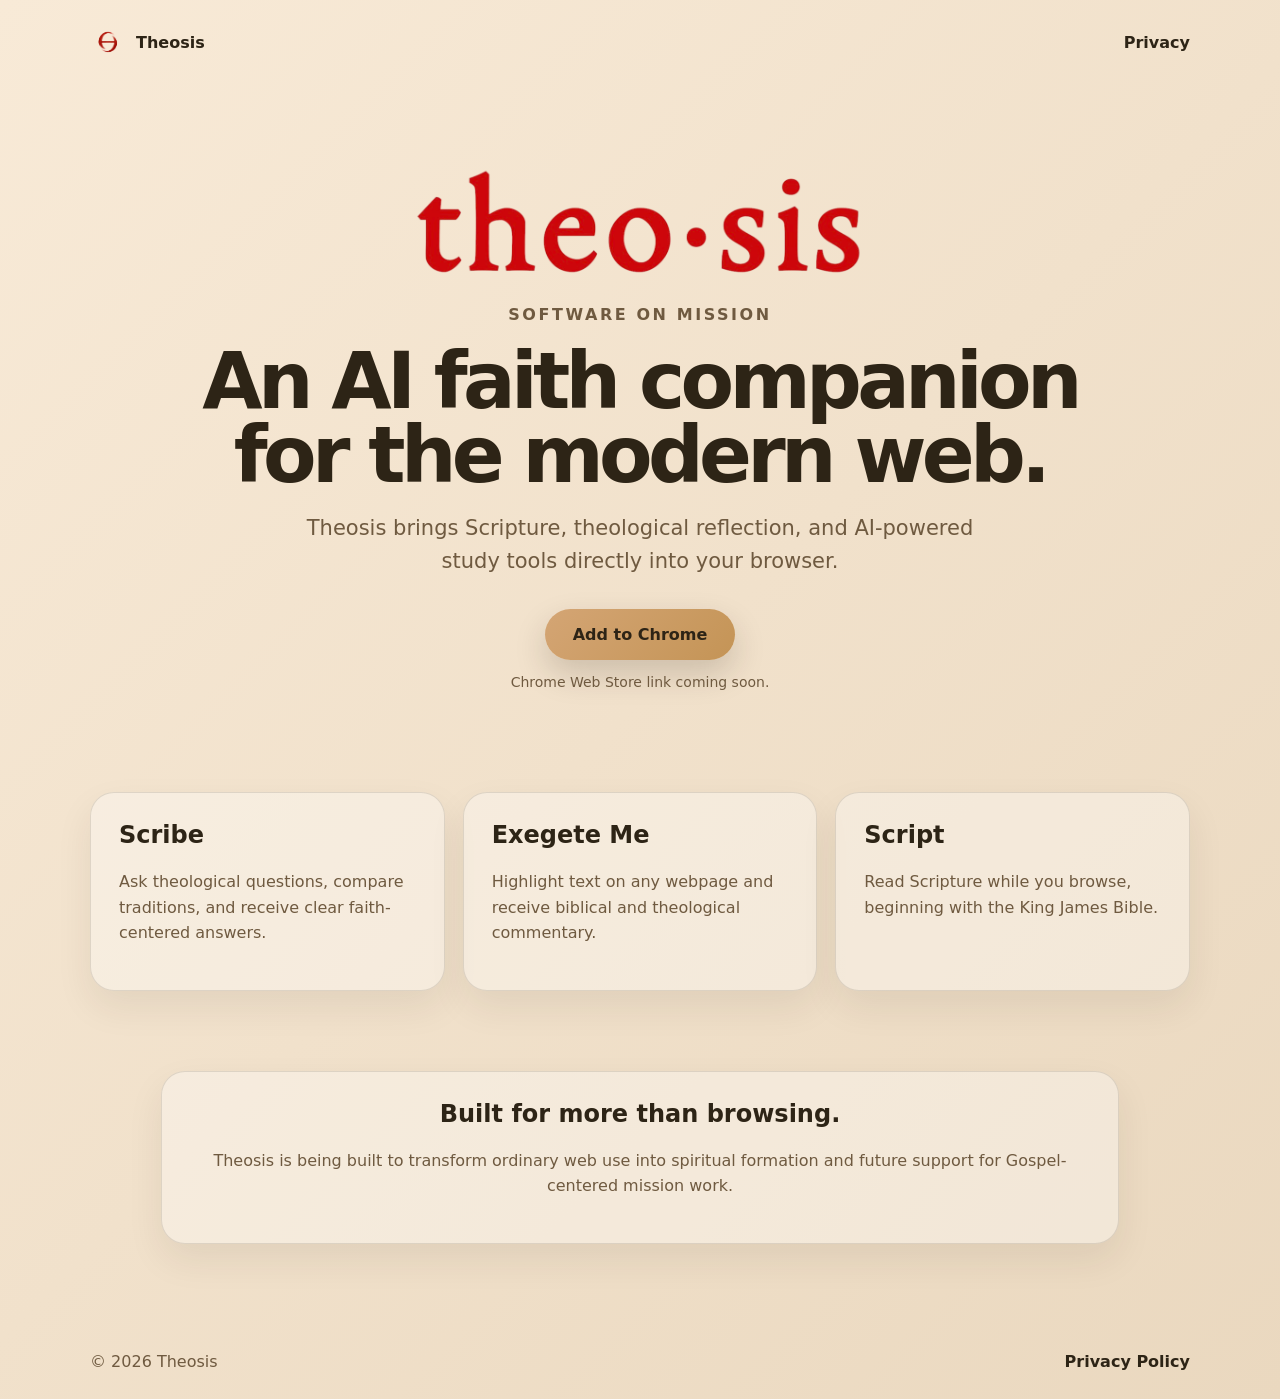
==== index.html @ 5faa38f5 "Force static Vercel deployment" ====
<!DOCTYPE html>
<html lang="en">
<head>
  <meta charset="UTF-8" />
  <meta name="viewport" content="width=device-width, initial-scale=1.0" />
  <title>Theosis — Software on Mission</title>
  <link rel="stylesheet" href="styles.css" />
</head>
<body>
  <nav>
    <div class="brand">
      <img src="assets/theosis-logo.png" alt="Theosis logo" />
      <span>Theosis</span>
    </div>
    <a href="privacy.html">Privacy</a>
  </nav>

  <main class="hero">
    <img class="nameplate" src="assets/theosis-mainplate.png" alt="Theosis" />
    <p class="tagline">Software on Mission</p>
    <h1>An AI faith companion for the modern web.</h1>
    <p class="subtext">
      Theosis brings Scripture, theological reflection, and AI-powered study tools directly into your browser.
    </p>
    <a class="cta" href="#">Add to Chrome</a>
    <p class="small">Chrome Web Store link coming soon.</p>
  </main>

  <section class="features">
    <div class="card">
      <h2>Scribe</h2>
      <p>Ask theological questions, compare traditions, and receive clear faith-centered answers.</p>
    </div>
    <div class="card">
      <h2>Exegete Me</h2>
      <p>Highlight text on any webpage and receive biblical and theological commentary.</p>
    </div>
    <div class="card">
      <h2>Script</h2>
      <p>Read Scripture while you browse, beginning with the King James Bible.</p>
    </div>
  </section>

  <section class="mission">
    <h2>Built for more than browsing.</h2>
    <p>
      Theosis is being built to transform ordinary web use into spiritual formation and future support for Gospel-centered mission work.
    </p>
  </section>

  <footer>
    <span>© 2026 Theosis</span>
    <a href="privacy.html">Privacy Policy</a>
  </footer>
</body>
</html>
---- styles.css ----
:root {
  --bg: #f8ead7;
  --ink: #2d2416;
  --muted: #6f5a40;
  --gold: #d4a574;
  --dark: #302819;
}

body {
  margin: 0;
  font-family: Inter, system-ui, -apple-system, BlinkMacSystemFont, "Segoe UI", sans-serif;
  color: var(--ink);
  background: linear-gradient(135deg, #f8ead7, #ead8bf);
}

nav {
  max-width: 1100px;
  margin: 0 auto;
  padding: 24px;
  display: flex;
  justify-content: space-between;
  align-items: center;
}

.brand {
  display: flex;
  align-items: center;
  gap: 10px;
  font-weight: 900;
}

.brand img {
  width: 36px;
  height: 36px;
}

a {
  color: var(--ink);
  text-decoration: none;
  font-weight: 800;
}

.hero {
  max-width: 880px;
  margin: 80px auto 70px;
  padding: 0 24px;
  text-align: center;
}

.nameplate {
  width: min(460px, 85vw);
}

.tagline {
  text-transform: uppercase;
  letter-spacing: .16em;
  color: var(--muted);
  font-weight: 900;
}

h1 {
  font-size: clamp(42px, 7vw, 78px);
  line-height: .95;
  margin: 20px 0;
  letter-spacing: -0.06em;
}

.subtext {
  max-width: 680px;
  margin: 0 auto 32px;
  color: var(--muted);
  font-size: 21px;
  line-height: 1.55;
}

.cta {
  display: inline-block;
  padding: 16px 28px;
  border-radius: 999px;
  color: #2d2416;
  background: linear-gradient(135deg, var(--gold), #c49456);
  font-weight: 900;
  box-shadow: 0 14px 32px rgba(45, 36, 22, .18);
}

.small {
  margin-top: 14px;
  color: var(--muted);
  font-size: 14px;
}

.features {
  max-width: 1100px;
  margin: 0 auto;
  padding: 32px 24px 80px;
  display: grid;
  grid-template-columns: repeat(3, 1fr);
  gap: 18px;
}

.card,
.mission {
  background: rgba(255,255,255,.35);
  border: 1px solid rgba(45,36,22,.12);
  border-radius: 24px;
  padding: 28px;
  box-shadow: 0 16px 36px rgba(45,36,22,.08);
}

.card h2,
.mission h2 {
  margin-top: 0;
}

.card p,
.mission p {
  color: var(--muted);
  line-height: 1.6;
}

.mission {
  max-width: 900px;
  margin: 0 auto 80px;
  text-align: center;
}

footer {
  max-width: 1100px;
  margin: 0 auto;
  padding: 28px 24px;
  display: flex;
  justify-content: space-between;
  color: var(--muted);
}

@media (max-width: 800px) {
  .features {
    grid-template-columns: 1fr;
  }

  footer {
    flex-direction: column;
    gap: 12px;
  }
}
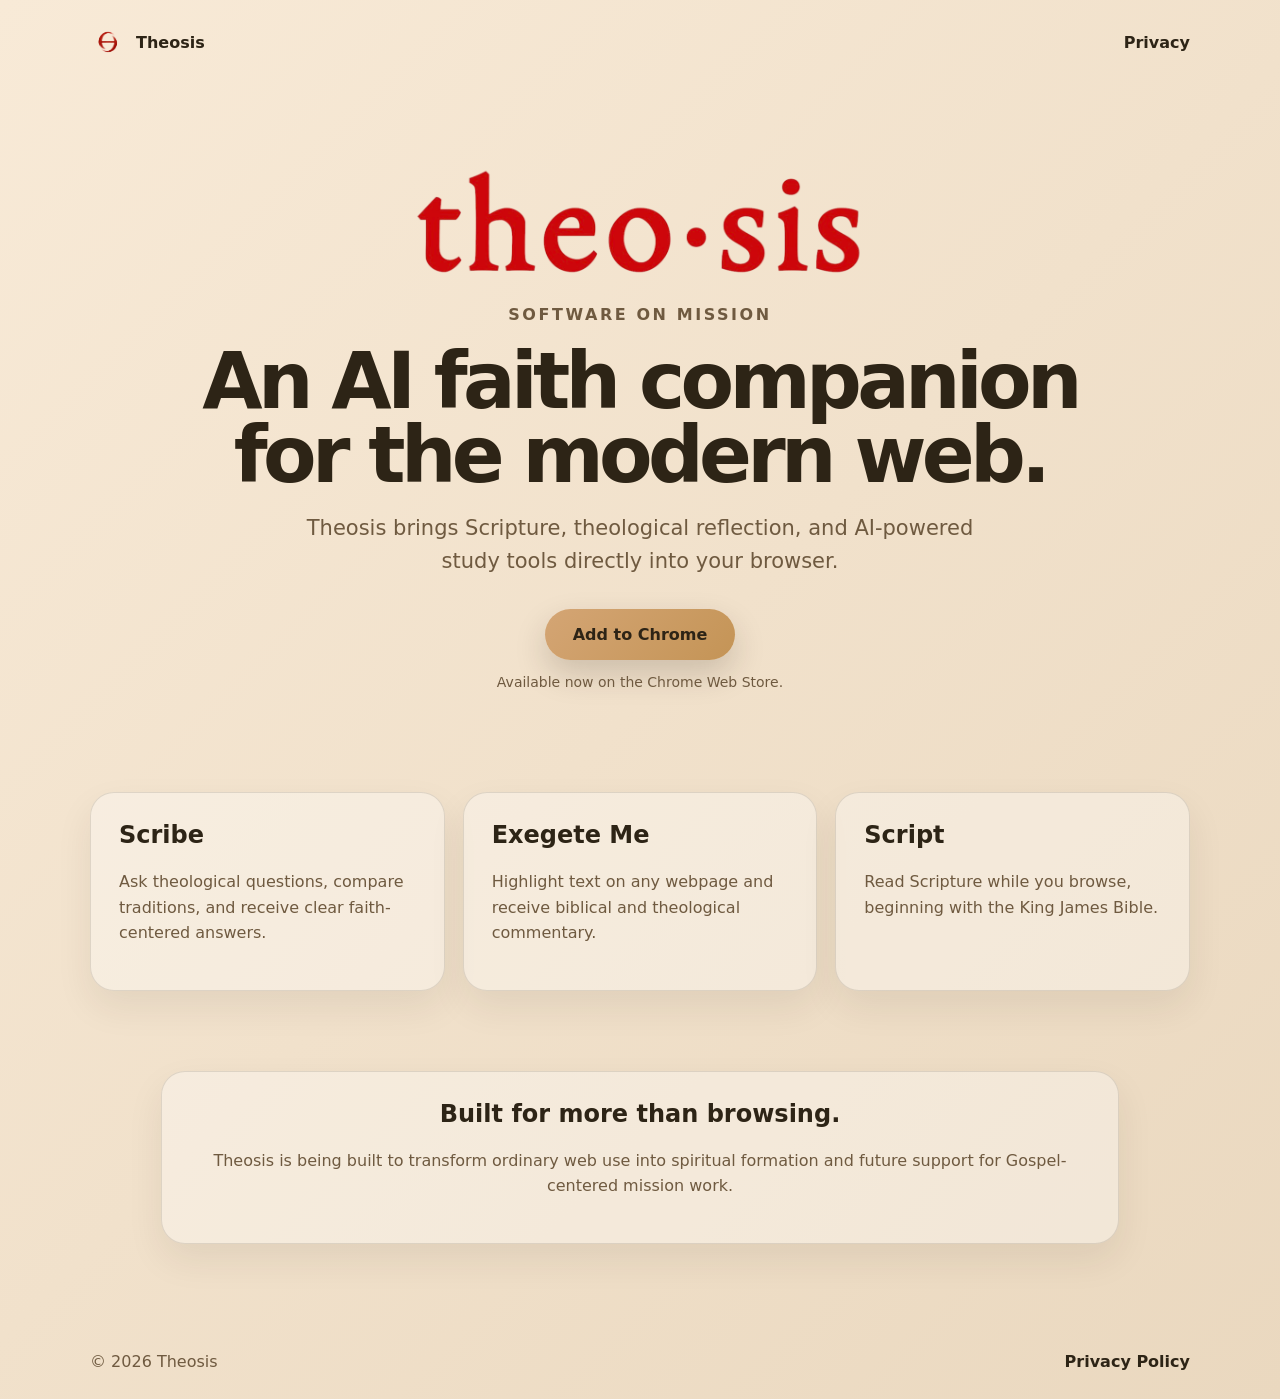
==== commit a72d2bb3: "Add Chrome Web Store install link" ====
--- a/index.html
+++ b/index.html
@@ -22,8 +22,18 @@
     <p class="subtext">
       Theosis brings Scripture, theological reflection, and AI-powered study tools directly into your browser.
     </p>
-    <a class="cta" href="#">Add to Chrome</a>
-    <p class="small">Chrome Web Store link coming soon.</p>
+    <a
+  class="cta"
+  href="https://chromewebstore.google.com/detail/theosis/ddabniejjbfpociicpibpfglnallnpgo"
+  target="_blank"
+  rel="noopener noreferrer"
+>
+  Add to Chrome
+</a>
+
+<p class="small">
+  Available now on the Chrome Web Store.
+</p>
   </main>
 
   <section class="features">
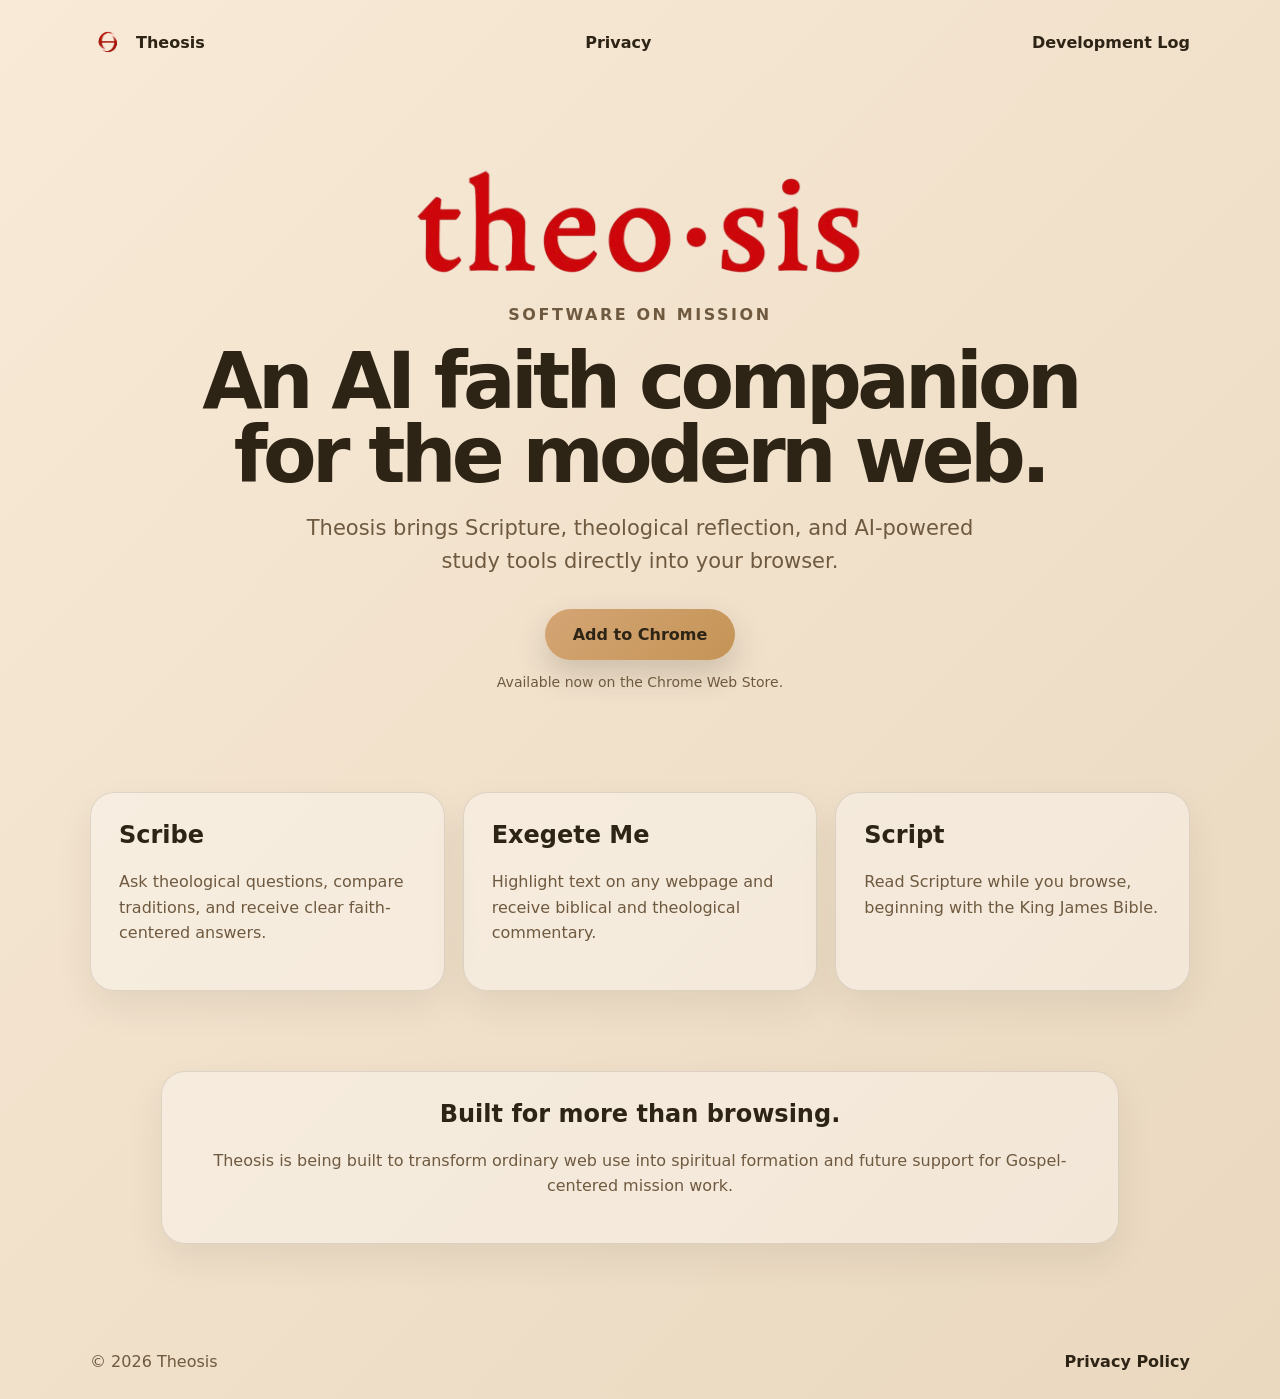
==== commit 15446706: "Add Updates button to navigation" ====
--- a/index.html
+++ b/index.html
@@ -13,6 +13,7 @@
       <span>Theosis</span>
     </div>
     <a href="privacy.html">Privacy</a>
+    <a href="updates.html">Development Log</a>
   </nav>
 
   <main class="hero">
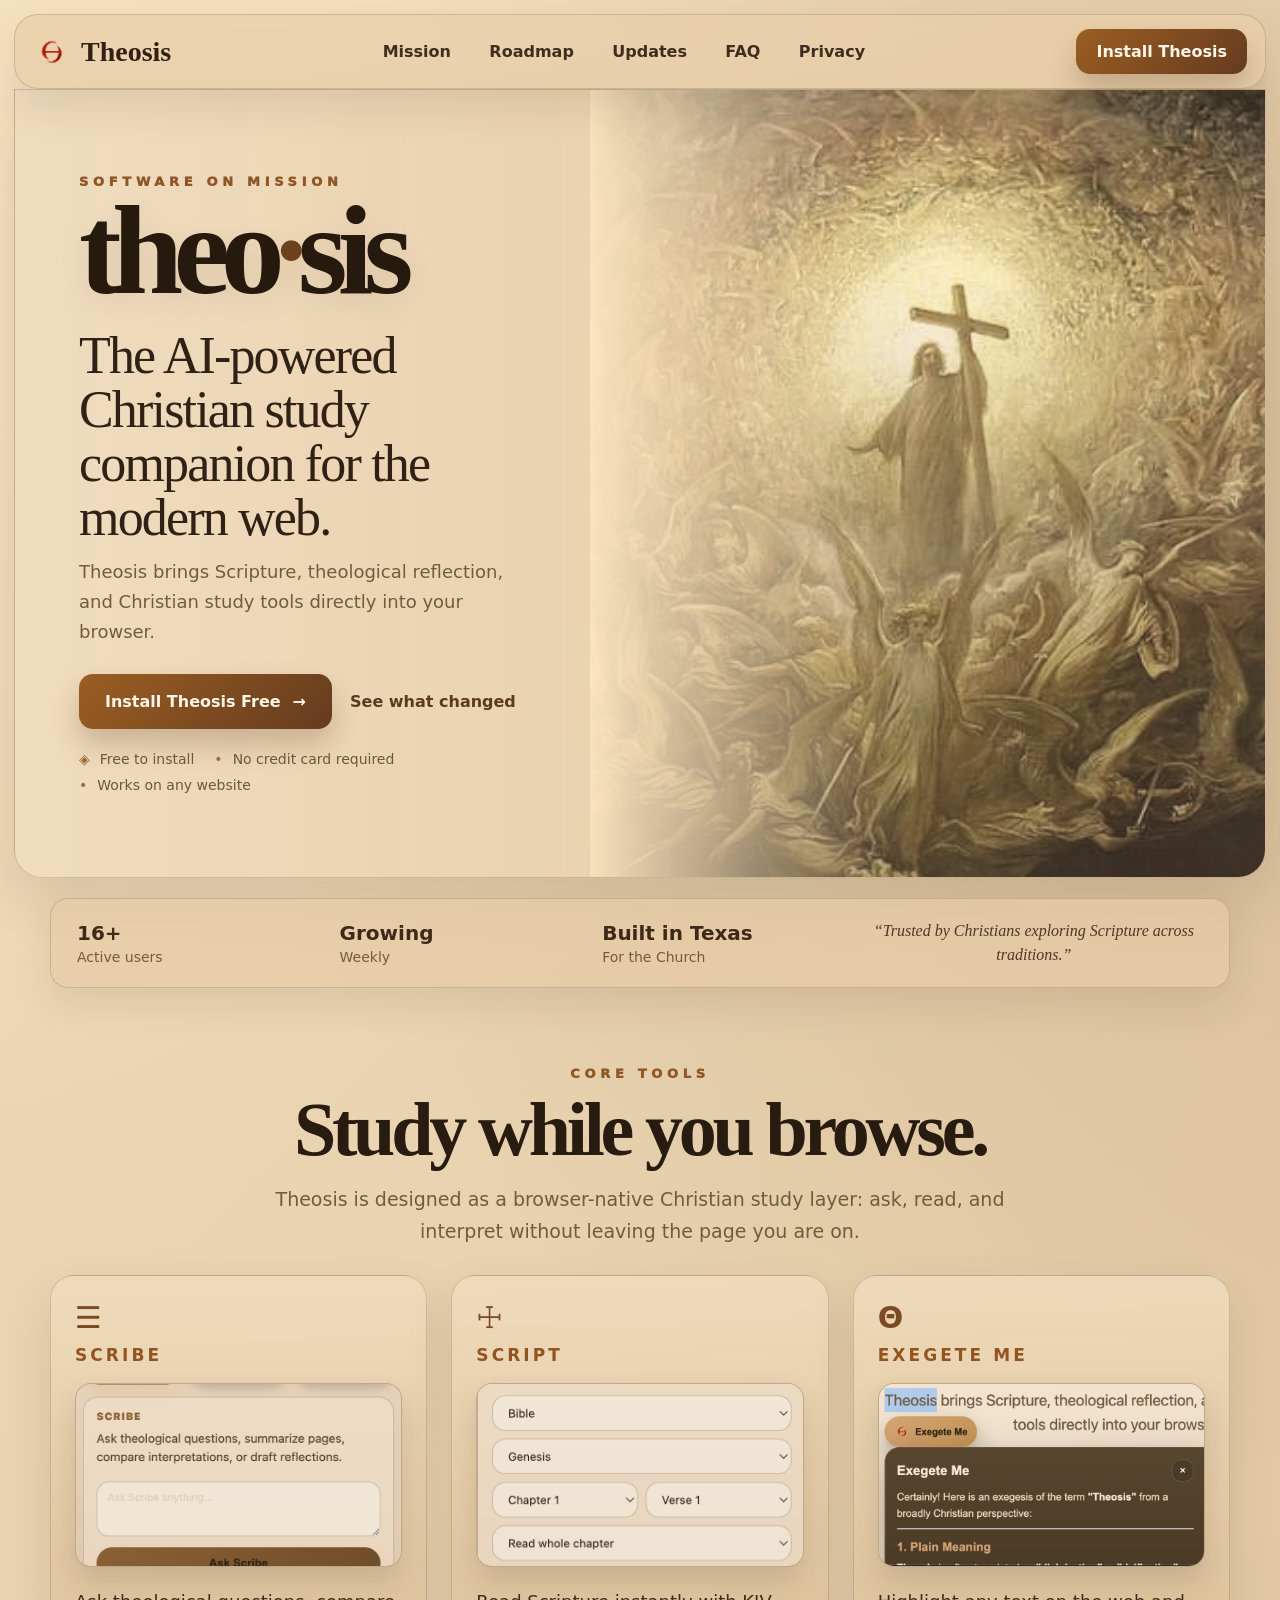
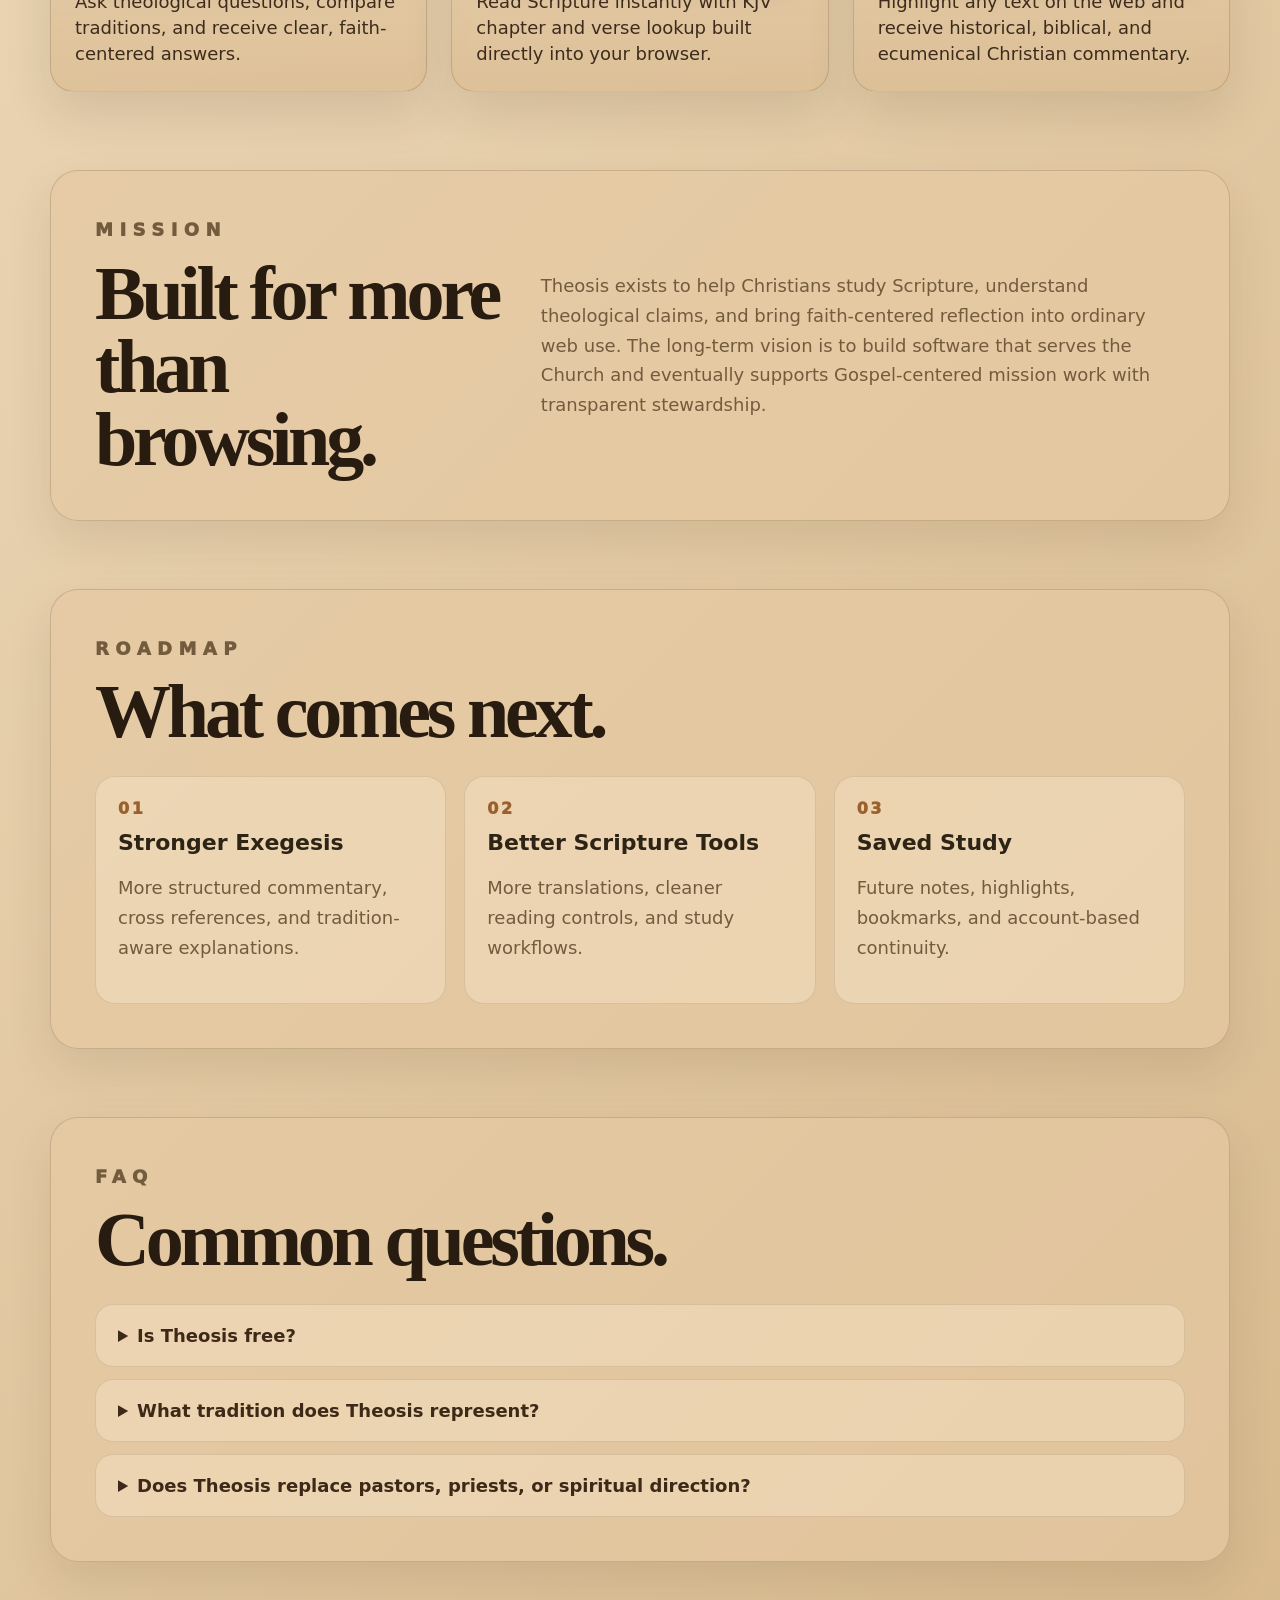
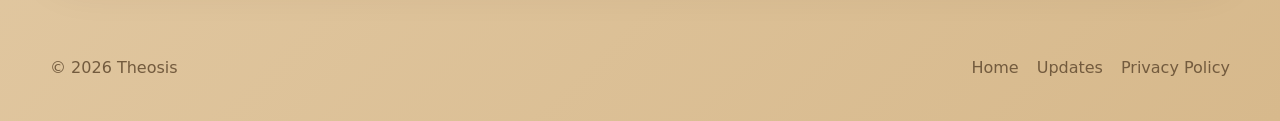
==== commit eec80d9a: "Redesign Theosis website" ====
--- a/index.html
+++ b/index.html
@@ -3,65 +3,171 @@
 <head>
   <meta charset="UTF-8" />
   <meta name="viewport" content="width=device-width, initial-scale=1.0" />
+  <meta name="description" content="Theosis is an AI-powered Christian study companion for the modern web." />
   <title>Theosis — Software on Mission</title>
   <link rel="stylesheet" href="styles.css" />
 </head>
 <body>
-  <nav>
-    <div class="brand">
+  <header class="site-header">
+    <a class="brand" href="index.html" aria-label="Theosis home">
       <img src="assets/theosis-logo.png" alt="Theosis logo" />
       <span>Theosis</span>
-    </div>
-    <a href="privacy.html">Privacy</a>
-    <a href="updates.html">Development Log</a>
-  </nav>
+    </a>
 
-  <main class="hero">
-    <img class="nameplate" src="assets/theosis-mainplate.png" alt="Theosis" />
-    <p class="tagline">Software on Mission</p>
-    <h1>An AI faith companion for the modern web.</h1>
-    <p class="subtext">
-      Theosis brings Scripture, theological reflection, and AI-powered study tools directly into your browser.
-    </p>
+    <nav class="nav-links" aria-label="Primary navigation">
+      <a href="#mission">Mission</a>
+      <a href="#roadmap">Roadmap</a>
+      <a href="updates.html">Updates</a>
+      <a href="#faq">FAQ</a>
+      <a href="privacy.html">Privacy</a>
+    </nav>
+
     <a
-  class="cta"
-  href="https://chromewebstore.google.com/detail/theosis/ddabniejjbfpociicpibpfglnallnpgo"
-  target="_blank"
-  rel="noopener noreferrer"
->
-  Add to Chrome
-</a>
+      class="nav-cta"
+      href="https://chromewebstore.google.com/detail/theosis/ddabniejjbfpociicpibpfglnallnpgo"
+      target="_blank"
+      rel="noopener noreferrer"
+    >
+      Install Theosis
+    </a>
+  </header>
 
-<p class="small">
-  Available now on the Chrome Web Store.
-</p>
+  <main>
+    <section class="hero-shell" aria-labelledby="hero-title">
+      <div class="hero-copy">
+        <p class="eyebrow">Software on Mission</p>
+        <h1 id="hero-title">theo<span>·</span>sis</h1>
+        <p class="hero-line">The AI-powered Christian study companion for the modern web.</p>
+        <p class="hero-subtext">
+          Theosis brings Scripture, theological reflection, and Christian study tools directly into your browser.
+        </p>
+        <div class="hero-actions">
+          <a
+            class="cta"
+            href="https://chromewebstore.google.com/detail/theosis/ddabniejjbfpociicpibpfglnallnpgo"
+            target="_blank"
+            rel="noopener noreferrer"
+          >
+            Install Theosis Free <span aria-hidden="true">→</span>
+          </a>
+          <a class="text-link" href="updates.html">See what changed</a>
+        </div>
+        <div class="trust-row" aria-label="Product details">
+          <span>Free to install</span>
+          <span>No credit card required</span>
+          <span>Works on any website</span>
+        </div>
+      </div>
+
+      <div class="hero-art" role="img" aria-label="Triumphant Christian artwork in warm tan and brown tones"></div>
+    </section>
+
+    <section class="signal-strip" aria-label="Theosis growth and trust signals">
+      <div>
+        <strong>16+</strong>
+        <span>Active users</span>
+      </div>
+      <div>
+        <strong>Growing</strong>
+        <span>Weekly</span>
+      </div>
+      <div>
+        <strong>Built in Texas</strong>
+        <span>For the Church</span>
+      </div>
+      <p>“Trusted by Christians exploring Scripture across traditions.”</p>
+    </section>
+
+    <section class="section-heading" id="features">
+      <p class="eyebrow">Core Tools</p>
+      <h2>Study while you browse.</h2>
+      <p>
+        Theosis is designed as a browser-native Christian study layer: ask, read, and interpret without leaving the page you are on.
+      </p>
+    </section>
+
+    <section class="feature-grid" aria-label="Theosis features">
+      <article class="feature-card">
+        <div class="feature-icon">☰</div>
+        <h3>Scribe</h3>
+        <img src="assets/scribe-web.png" alt="Screenshot of the Theosis Scribe panel" />
+        <p>Ask theological questions, compare traditions, and receive clear, faith-centered answers.</p>
+      </article>
+
+      <article class="feature-card">
+        <div class="feature-icon">☩</div>
+        <h3>Script</h3>
+        <img src="assets/script-web.png" alt="Screenshot of the Theosis Scripture lookup panel" />
+        <p>Read Scripture instantly with KJV chapter and verse lookup built directly into your browser.</p>
+      </article>
+
+      <article class="feature-card">
+        <div class="feature-icon">Θ</div>
+        <h3>Exegete Me</h3>
+        <img src="assets/exegete-web.png" alt="Screenshot of the Theosis Exegete Me feature" />
+        <p>Highlight any text on the web and receive historical, biblical, and ecumenical Christian commentary.</p>
+      </article>
+    </section>
+
+    <section class="mission-panel" id="mission">
+      <div>
+        <p class="eyebrow">Mission</p>
+        <h2>Built for more than browsing.</h2>
+      </div>
+      <p>
+        Theosis exists to help Christians study Scripture, understand theological claims, and bring faith-centered reflection into ordinary web use. The long-term vision is to build software that serves the Church and eventually supports Gospel-centered mission work with transparent stewardship.
+      </p>
+    </section>
+
+    <section class="roadmap" id="roadmap">
+      <p class="eyebrow">Roadmap</p>
+      <h2>What comes next.</h2>
+      <div class="roadmap-grid">
+        <div>
+          <span>01</span>
+          <h3>Stronger Exegesis</h3>
+          <p>More structured commentary, cross references, and tradition-aware explanations.</p>
+        </div>
+        <div>
+          <span>02</span>
+          <h3>Better Scripture Tools</h3>
+          <p>More translations, cleaner reading controls, and study workflows.</p>
+        </div>
+        <div>
+          <span>03</span>
+          <h3>Saved Study</h3>
+          <p>Future notes, highlights, bookmarks, and account-based continuity.</p>
+        </div>
+      </div>
+    </section>
+
+    <section class="faq" id="faq">
+      <p class="eyebrow">FAQ</p>
+      <h2>Common questions.</h2>
+      <div class="faq-list">
+        <details>
+          <summary>Is Theosis free?</summary>
+          <p>Yes. Theosis is currently free to install from the Chrome Web Store.</p>
+        </details>
+        <details>
+          <summary>What tradition does Theosis represent?</summary>
+          <p>Theosis aims to answer from a broadly Christian perspective while explaining differences between traditions fairly when they matter.</p>
+        </details>
+        <details>
+          <summary>Does Theosis replace pastors, priests, or spiritual direction?</summary>
+          <p>No. Theosis is a study aid, not a replacement for Scripture, prayer, church authority, pastoral care, or sacramental life.</p>
+        </details>
+      </div>
+    </section>
   </main>
-
-  <section class="features">
-    <div class="card">
-      <h2>Scribe</h2>
-      <p>Ask theological questions, compare traditions, and receive clear faith-centered answers.</p>
-    </div>
-    <div class="card">
-      <h2>Exegete Me</h2>
-      <p>Highlight text on any webpage and receive biblical and theological commentary.</p>
-    </div>
-    <div class="card">
-      <h2>Script</h2>
-      <p>Read Scripture while you browse, beginning with the King James Bible.</p>
-    </div>
-  </section>
-
-  <section class="mission">
-    <h2>Built for more than browsing.</h2>
-    <p>
-      Theosis is being built to transform ordinary web use into spiritual formation and future support for Gospel-centered mission work.
-    </p>
-  </section>
 
   <footer>
     <span>© 2026 Theosis</span>
-    <a href="privacy.html">Privacy Policy</a>
+    <div class="footer-links">
+      <a href="index.html">Home</a>
+      <a href="updates.html">Updates</a>
+      <a href="privacy.html">Privacy Policy</a>
+    </div>
   </footer>
 </body>
-</html>+</html>
--- a/styles.css
+++ b/styles.css
@@ -1,145 +1,546 @@
 :root {
-  --bg: #f8ead7;
+  --bg: #e7d0ad;
+  --bg-soft: #efdcbc;
+  --bg-card: #ead5b5;
+  --bg-card-deep: #d8bd95;
   --ink: #2d2416;
-  --muted: #6f5a40;
-  --gold: #d4a574;
-  --dark: #302819;
-}
+  --muted: #735b3e;
+  --brown: #5a3b1f;
+  --brown-deep: #302114;
+  --gold: #b87a37;
+  --gold-light: #d6a86d;
+  --line: rgba(68, 45, 24, 0.18);
+  --shadow: rgba(45, 33, 20, 0.18);
+}
+
+* { box-sizing: border-box; }
+
+html { scroll-behavior: smooth; }
 
 body {
   margin: 0;
-  font-family: Inter, system-ui, -apple-system, BlinkMacSystemFont, "Segoe UI", sans-serif;
+  font-family: Inter, ui-sans-serif, system-ui, -apple-system, BlinkMacSystemFont, "Segoe UI", sans-serif;
   color: var(--ink);
-  background: linear-gradient(135deg, #f8ead7, #ead8bf);
-}
-
-nav {
-  max-width: 1100px;
+  background:
+    radial-gradient(circle at 8% 8%, rgba(255, 238, 203, 0.42), transparent 27%),
+    radial-gradient(circle at 92% 16%, rgba(128, 84, 37, 0.16), transparent 32%),
+    linear-gradient(135deg, var(--bg-soft), var(--bg) 46%, #d7b98c);
+}
+
+a { color: inherit; text-decoration: none; }
+
+.site-header {
+  width: min(1280px, calc(100% - 28px));
+  margin: 14px auto 0;
+  padding: 14px 18px;
+  display: flex;
+  align-items: center;
+  justify-content: space-between;
+  gap: 18px;
+  border: 1px solid var(--line);
+  border-radius: 24px;
+  background: rgba(232, 207, 170, 0.78);
+  box-shadow: 0 18px 42px rgba(61, 43, 24, .10);
+  backdrop-filter: blur(16px);
+  position: sticky;
+  top: 12px;
+  z-index: 10;
+}
+
+.brand {
+  display: flex;
+  align-items: center;
+  gap: 10px;
+  font-family: Georgia, "Times New Roman", serif;
+  font-size: 28px;
+  font-weight: 700;
+  color: var(--brown-deep);
+  white-space: nowrap;
+}
+
+.brand img {
+  width: 38px;
+  height: 38px;
+  object-fit: contain;
+}
+
+.nav-links {
+  display: flex;
+  align-items: center;
+  justify-content: center;
+  gap: clamp(14px, 3vw, 42px);
+  color: #3f2d1d;
+  font-weight: 750;
+}
+
+.nav-links a,
+.footer-links a,
+.text-link {
+  transition: opacity .18s ease, transform .18s ease;
+}
+
+.nav-links a:hover,
+.footer-links a:hover,
+.text-link:hover {
+  opacity: .72;
+}
+
+.nav-cta,
+.cta {
+  display: inline-flex;
+  align-items: center;
+  justify-content: center;
+  gap: 12px;
+  border-radius: 14px;
+  color: #fff6e8;
+  background: linear-gradient(135deg, #9b5e22, #653b1f);
+  font-weight: 900;
+  box-shadow: 0 16px 28px rgba(93, 55, 24, .24);
+}
+
+.nav-cta { padding: 13px 20px; white-space: nowrap; }
+
+.hero-shell {
+  width: min(1280px, calc(100% - 28px));
+  min-height: 560px;
   margin: 0 auto;
-  padding: 24px;
-  display: flex;
-  justify-content: space-between;
-  align-items: center;
-}
-
-.brand {
-  display: flex;
-  align-items: center;
-  gap: 10px;
+  display: grid;
+  grid-template-columns: minmax(0, 0.92fr) minmax(420px, 1.08fr);
+  overflow: hidden;
+  border: 1px solid var(--line);
+  border-radius: 0 0 28px 28px;
+  background: linear-gradient(90deg, rgba(239, 219, 190, .98), rgba(227, 199, 158, .95));
+  box-shadow: 0 22px 60px rgba(61, 42, 23, .14);
+}
+
+.hero-copy {
+  position: relative;
+  z-index: 2;
+  padding: clamp(48px, 7vw, 84px) clamp(28px, 5vw, 64px);
+  display: flex;
+  flex-direction: column;
+  justify-content: center;
+}
+
+.eyebrow,
+.tagline {
+  margin: 0 0 12px;
+  text-transform: uppercase;
+  letter-spacing: .36em;
+  color: #8f5725;
+  font-size: 13px;
+  font-weight: 950;
+}
+
+.hero-copy h1 {
+  margin: 0;
+  font-family: Georgia, "Times New Roman", serif;
+  font-size: clamp(76px, 10vw, 152px);
+  line-height: .78;
+  letter-spacing: -0.075em;
+  color: #26190d;
+  text-shadow: 0 10px 32px rgba(55, 34, 16, .08);
+}
+
+.hero-copy h1 span { color: #6f421f; }
+
+.hero-line {
+  max-width: 620px;
+  margin: 28px 0 12px;
+  font-family: Georgia, "Times New Roman", serif;
+  font-size: clamp(32px, 4.2vw, 52px);
+  line-height: 1.04;
+  letter-spacing: -0.035em;
+  color: #2f2115;
+}
+
+.hero-subtext {
+  max-width: 560px;
+  margin: 0 0 28px;
+  color: var(--muted);
+  font-size: 18px;
+  line-height: 1.65;
+}
+
+.hero-actions {
+  display: flex;
+  align-items: center;
+  flex-wrap: wrap;
+  gap: 18px;
+}
+
+.cta {
+  padding: 18px 26px;
+  min-width: 230px;
+}
+
+.text-link {
+  color: var(--brown);
   font-weight: 900;
 }
 
-.brand img {
-  width: 36px;
-  height: 36px;
-}
-
-a {
-  color: var(--ink);
-  text-decoration: none;
-  font-weight: 800;
-}
-
-.hero {
-  max-width: 880px;
-  margin: 80px auto 70px;
-  padding: 0 24px;
-  text-align: center;
-}
-
-.nameplate {
-  width: min(460px, 85vw);
-}
-
-.tagline {
-  text-transform: uppercase;
-  letter-spacing: .16em;
-  color: var(--muted);
-  font-weight: 900;
-}
-
-h1 {
-  font-size: clamp(42px, 7vw, 78px);
-  line-height: .95;
-  margin: 20px 0;
-  letter-spacing: -0.06em;
-}
-
-.subtext {
-  max-width: 680px;
-  margin: 0 auto 32px;
-  color: var(--muted);
-  font-size: 21px;
-  line-height: 1.55;
-}
-
-.cta {
-  display: inline-block;
-  padding: 16px 28px;
-  border-radius: 999px;
-  color: #2d2416;
-  background: linear-gradient(135deg, var(--gold), #c49456);
-  font-weight: 900;
-  box-shadow: 0 14px 32px rgba(45, 36, 22, .18);
-}
-
-.small {
-  margin-top: 14px;
+.trust-row {
+  display: flex;
+  align-items: center;
+  flex-wrap: wrap;
+  gap: 10px 20px;
+  margin-top: 22px;
+  color: #6f5638;
+  font-size: 14px;
+}
+
+.trust-row span::before {
+  content: "•";
+  margin-right: 10px;
+  color: #9b6c3b;
+}
+
+.trust-row span:first-child::before { content: "◈"; }
+
+.hero-art {
+  position: relative;
+  min-height: 560px;
+  background:
+    linear-gradient(90deg, rgba(232, 207, 170, .95) 0%, rgba(232, 207, 170, .62) 18%, rgba(232, 207, 170, .08) 45%),
+    linear-gradient(180deg, rgba(77, 47, 21, .10), rgba(58, 35, 18, .46)),
+    url("assets/triumph.jpg") center / cover no-repeat;
+  filter: sepia(.35) saturate(.86) contrast(.96) brightness(1.05);
+}
+
+.hero-art::after {
+  content: "";
+  position: absolute;
+  inset: 0;
+  background:
+    radial-gradient(circle at 55% 22%, rgba(255, 228, 158, .34), transparent 26%),
+    linear-gradient(90deg, rgba(231, 208, 173, .26), rgba(94, 59, 30, .20));
+  mix-blend-mode: soft-light;
+}
+
+.signal-strip {
+  width: min(1180px, calc(100% - 48px));
+  margin: 20px auto 0;
+  display: grid;
+  grid-template-columns: repeat(3, minmax(0, 1fr)) 1.35fr;
+  gap: 12px;
+  align-items: center;
+  padding: 20px 26px;
+  border: 1px solid var(--line);
+  border-radius: 18px;
+  background: rgba(230, 203, 165, .72);
+  box-shadow: 0 16px 40px rgba(61, 42, 23, .10);
+}
+
+.signal-strip div {
+  display: flex;
+  flex-direction: column;
+  gap: 4px;
+}
+
+.signal-strip strong {
+  color: #3c2918;
+  font-size: 20px;
+}
+
+.signal-strip span {
   color: var(--muted);
   font-size: 14px;
 }
 
-.features {
-  max-width: 1100px;
+.signal-strip p {
+  margin: 0;
+  font-family: Georgia, "Times New Roman", serif;
+  font-style: italic;
+  color: #4e3824;
+  text-align: center;
+  line-height: 1.5;
+}
+
+.section-heading,
+.mission-panel,
+.roadmap,
+.faq,
+.update-log,
+.standard-page {
+  width: min(1180px, calc(100% - 48px));
   margin: 0 auto;
-  padding: 32px 24px 80px;
-  display: grid;
-  grid-template-columns: repeat(3, 1fr);
+}
+
+.section-heading {
+  padding: 78px 0 28px;
+  text-align: center;
+}
+
+.section-heading h2,
+.mission-panel h2,
+.roadmap h2,
+.faq h2,
+.standard-page h1,
+.updates-hero h1 {
+  margin: 0;
+  font-family: Georgia, "Times New Roman", serif;
+  font-size: clamp(42px, 6vw, 76px);
+  letter-spacing: -0.055em;
+  line-height: .96;
+  color: #281b10;
+}
+
+.section-heading p:not(.eyebrow),
+.standard-copy {
+  max-width: 760px;
+  margin: 18px auto 0;
+  color: var(--muted);
+  font-size: 19px;
+  line-height: 1.65;
+}
+
+.feature-grid {
+  width: min(1180px, calc(100% - 48px));
+  margin: 0 auto 78px;
+  display: grid;
+  grid-template-columns: repeat(3, minmax(0, 1fr));
+  gap: 24px;
+}
+
+.feature-card {
+  min-height: 100%;
+  padding: 24px;
+  border: 1px solid var(--line);
+  border-radius: 24px;
+  background:
+    linear-gradient(180deg, rgba(239, 220, 190, .82), rgba(217, 187, 145, .72));
+  box-shadow: 0 22px 48px rgba(61, 42, 23, .12);
+}
+
+.feature-icon {
+  color: #7a4a22;
+  font-size: 30px;
+  font-weight: 900;
+}
+
+.feature-card h3 {
+  margin: 10px 0 18px;
+  color: #92551f;
+  text-transform: uppercase;
+  letter-spacing: .18em;
+  font-size: 17px;
+}
+
+.feature-card img {
+  width: 100%;
+  aspect-ratio: 16 / 9;
+  object-fit: cover;
+  object-position: top left;
+  border-radius: 16px;
+  border: 1px solid rgba(61, 42, 23, .14);
+  box-shadow: 0 15px 30px rgba(61, 42, 23, .16);
+  background: #d6bd99;
+}
+
+.feature-card p {
+  margin: 18px 0 0;
+  color: #3d2c1d;
+  font-size: 18px;
+  line-height: 1.45;
+}
+
+.mission-panel,
+.roadmap,
+.faq,
+.standard-page {
+  margin-bottom: 68px;
+  padding: clamp(26px, 4vw, 44px);
+  border: 1px solid var(--line);
+  border-radius: 28px;
+  background: rgba(229, 201, 162, .68);
+  box-shadow: 0 20px 46px rgba(61, 42, 23, .10);
+}
+
+.mission-panel {
+  display: grid;
+  grid-template-columns: .78fr 1.22fr;
+  gap: 34px;
+  align-items: center;
+}
+
+.mission-panel p,
+.roadmap p,
+.faq p,
+.standard-page p,
+.update-entry p,
+.update-entry li {
+  color: var(--muted);
+  font-size: 18px;
+  line-height: 1.65;
+}
+
+.roadmap-grid {
+  display: grid;
+  grid-template-columns: repeat(3, minmax(0, 1fr));
   gap: 18px;
-}
-
-.card,
-.mission {
-  background: rgba(255,255,255,.35);
-  border: 1px solid rgba(45,36,22,.12);
+  margin-top: 28px;
+}
+
+.roadmap-grid div {
+  padding: 22px;
+  border-radius: 20px;
+  background: rgba(255, 239, 214, .32);
+  border: 1px solid rgba(61, 42, 23, .12);
+}
+
+.roadmap-grid span {
+  color: #9a612e;
+  font-weight: 950;
+  letter-spacing: .16em;
+}
+
+.roadmap-grid h3 {
+  margin: 12px 0 8px;
+  font-size: 22px;
+}
+
+.faq-list {
+  display: grid;
+  gap: 12px;
+  margin-top: 28px;
+}
+
+details {
+  padding: 20px 22px;
+  border-radius: 18px;
+  background: rgba(255, 239, 214, .32);
+  border: 1px solid rgba(61, 42, 23, .12);
+}
+
+summary {
+  cursor: pointer;
+  color: #3d2917;
+  font-weight: 900;
+  font-size: 18px;
+}
+
+footer {
+  width: min(1180px, calc(100% - 48px));
+  margin: 0 auto;
+  padding: 28px 0 44px;
+  display: flex;
+  justify-content: space-between;
+  gap: 18px;
+  color: var(--muted);
+}
+
+.footer-links {
+  display: flex;
+  gap: 18px;
+  flex-wrap: wrap;
+}
+
+/* Shared inner pages */
+.standard-page,
+.updates-hero {
+  margin-top: 58px;
+  text-align: center;
+}
+
+.updates-hero {
+  width: min(950px, calc(100% - 48px));
+  margin: 68px auto 28px;
+}
+
+.update-log {
+  display: grid;
+  gap: 18px;
+  margin-bottom: 68px;
+}
+
+.update-entry {
+  padding: 28px;
   border-radius: 24px;
-  padding: 28px;
-  box-shadow: 0 16px 36px rgba(45,36,22,.08);
-}
-
-.card h2,
-.mission h2 {
-  margin-top: 0;
-}
-
-.card p,
-.mission p {
-  color: var(--muted);
-  line-height: 1.6;
-}
-
-.mission {
-  max-width: 900px;
-  margin: 0 auto 80px;
-  text-align: center;
-}
-
-footer {
-  max-width: 1100px;
-  margin: 0 auto;
-  padding: 28px 24px;
+  border: 1px solid var(--line);
+  background: rgba(229, 201, 162, .68);
+  box-shadow: 0 18px 42px rgba(61, 42, 23, .10);
+}
+
+.featured-update {
+  background: linear-gradient(180deg, rgba(239, 220, 190, .86), rgba(213, 181, 136, .76));
+}
+
+.update-meta {
   display: flex;
   justify-content: space-between;
-  color: var(--muted);
-}
-
-@media (max-width: 800px) {
-  .features {
+  gap: 16px;
+  flex-wrap: wrap;
+  color: #8f5725;
+  font-weight: 900;
+  text-transform: uppercase;
+  letter-spacing: .08em;
+  font-size: 12px;
+}
+
+.update-entry h2 {
+  margin: 14px 0 10px;
+  font-family: Georgia, "Times New Roman", serif;
+  font-size: clamp(28px, 3vw, 42px);
+  letter-spacing: -0.035em;
+}
+
+.secondary-cta {
+  margin-top: 18px;
+  color: #fff6e8;
+}
+
+@media (max-width: 980px) {
+  .site-header {
+    flex-wrap: wrap;
+  }
+
+  .nav-links {
+    order: 3;
+    width: 100%;
+    justify-content: flex-start;
+    overflow-x: auto;
+    padding-bottom: 2px;
+  }
+
+  .hero-shell {
     grid-template-columns: 1fr;
   }
 
-  footer {
-    flex-direction: column;
-    gap: 12px;
+  .hero-art {
+    min-height: 320px;
+    order: -1;
   }
-}+
+  .feature-grid,
+  .roadmap-grid,
+  .signal-strip,
+  .mission-panel {
+    grid-template-columns: 1fr;
+  }
+
+  .signal-strip p { text-align: left; }
+}
+
+@media (max-width: 640px) {
+  .site-header,
+  .hero-shell,
+  .section-heading,
+  .mission-panel,
+  .roadmap,
+  .faq,
+  .feature-grid,
+  .signal-strip,
+  footer,
+  .update-log,
+  .updates-hero,
+  .standard-page {
+    width: min(100% - 26px, 1180px);
+  }
+
+  .brand { font-size: 24px; }
+  .nav-cta { width: 100%; }
+  .hero-copy { padding: 40px 24px; }
+  .hero-copy h1 { font-size: clamp(64px, 19vw, 96px); }
+  .hero-line { font-size: 32px; }
+  footer { flex-direction: column; }
+}
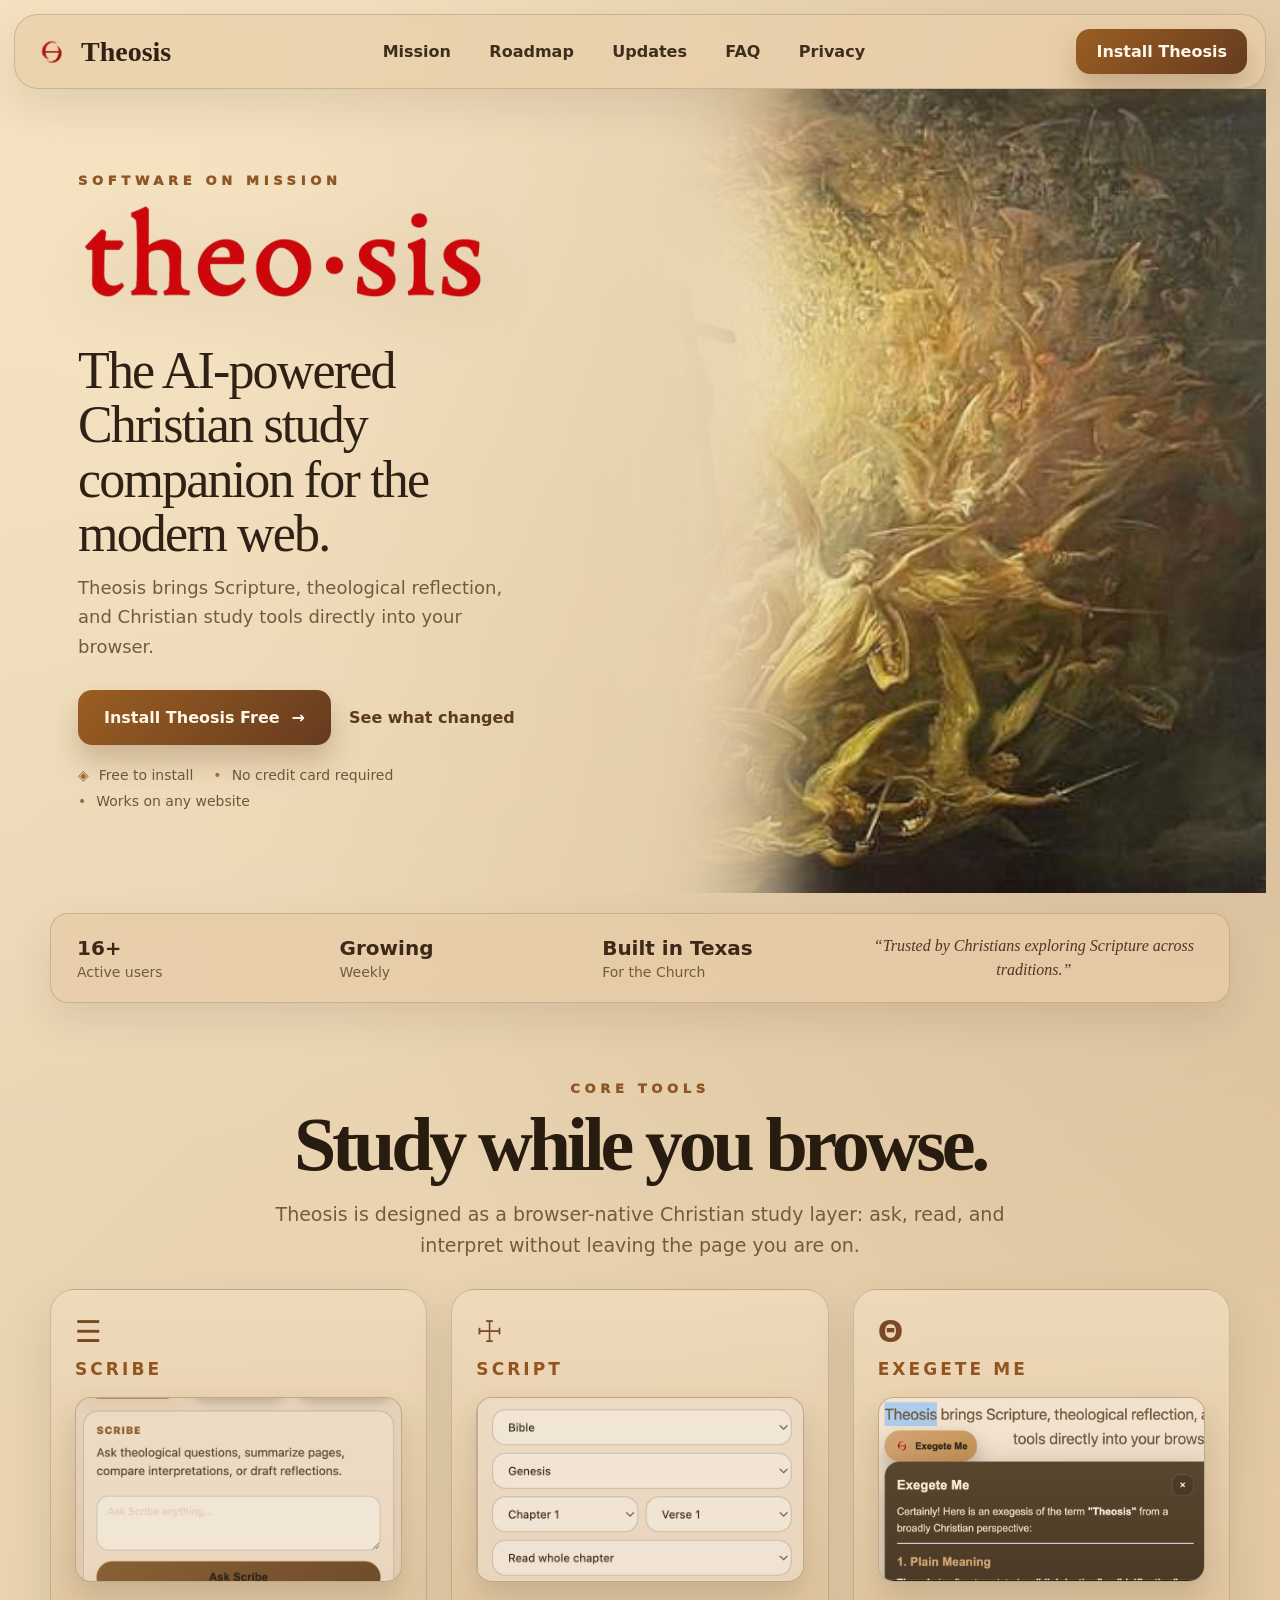
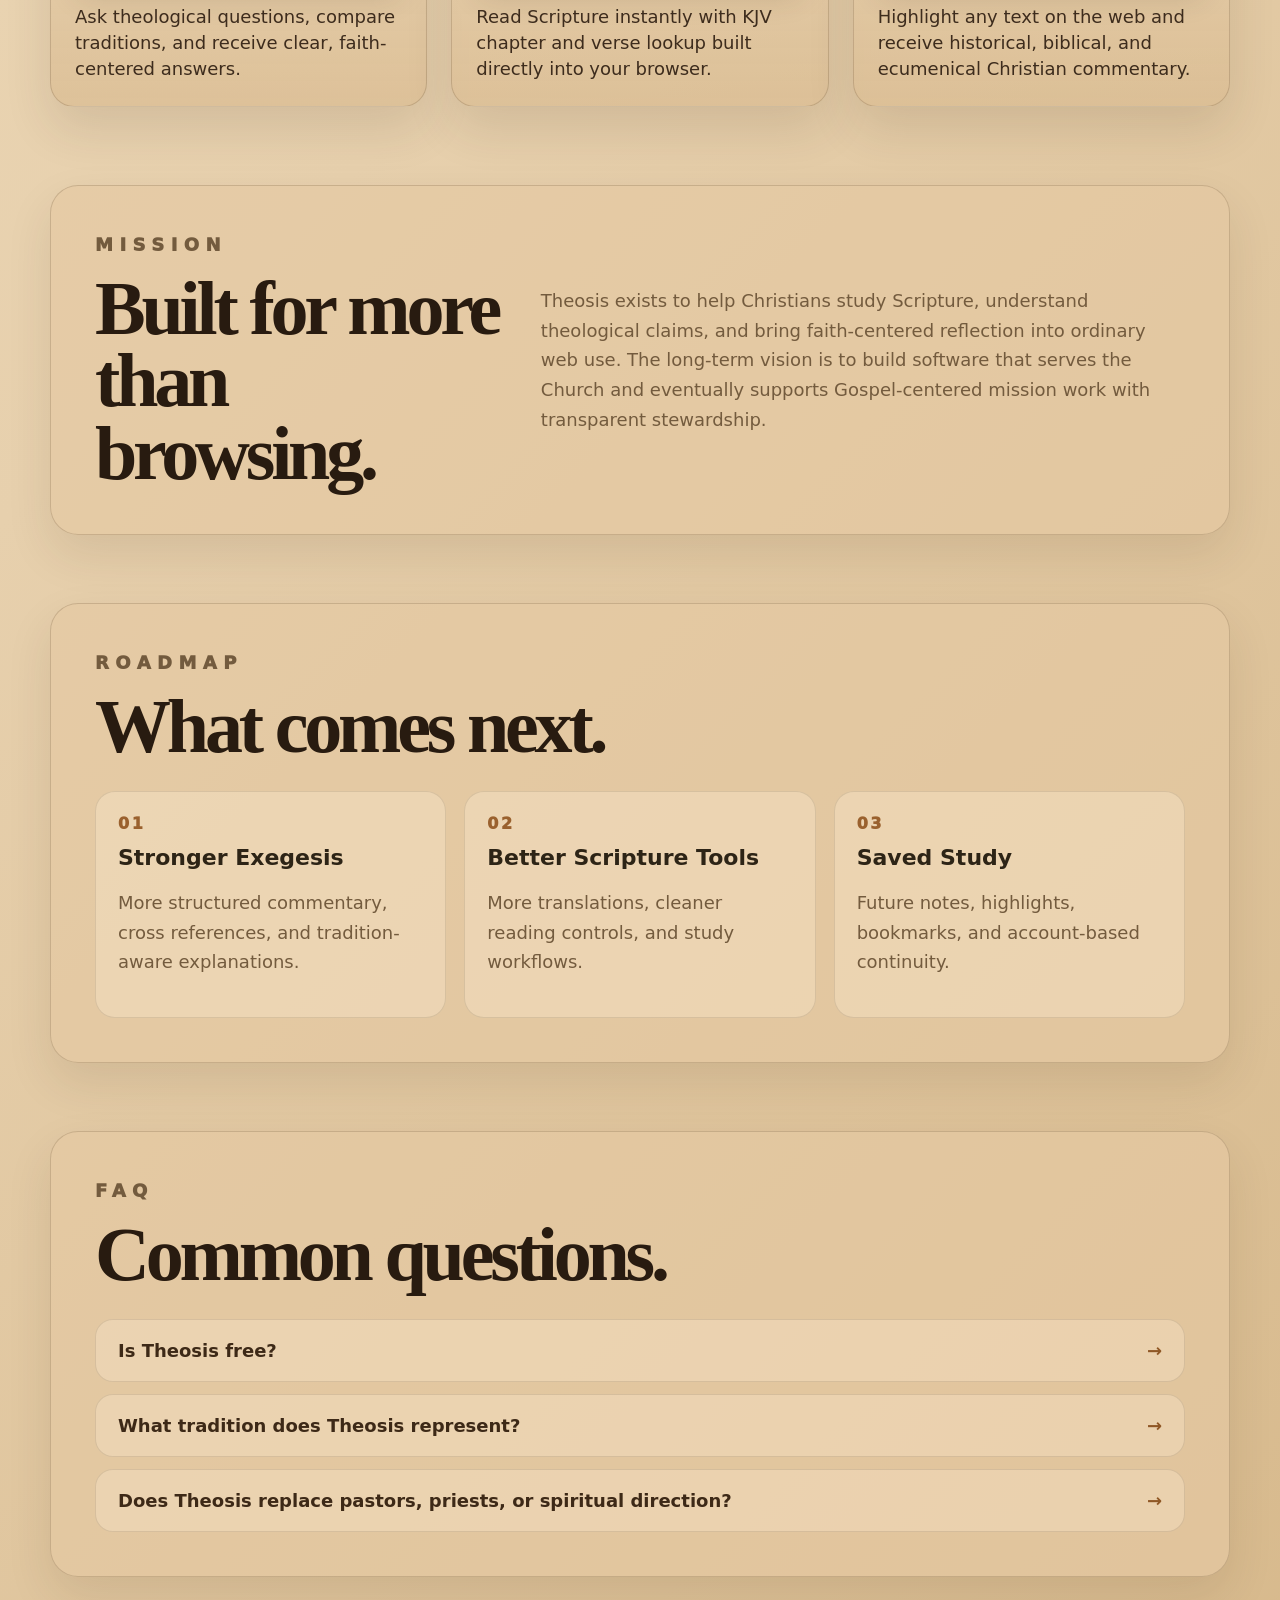
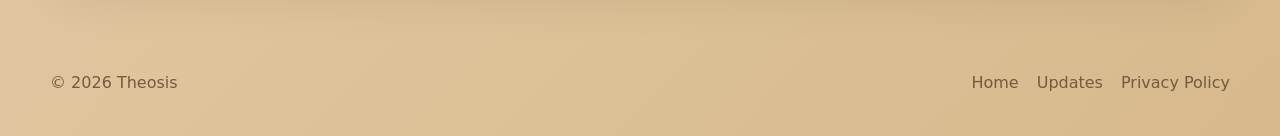
==== commit ae5cb354: "front end website development changes" ====
--- a/index.html
+++ b/index.html
@@ -36,7 +36,7 @@
     <section class="hero-shell" aria-labelledby="hero-title">
       <div class="hero-copy">
         <p class="eyebrow">Software on Mission</p>
-        <h1 id="hero-title">theo<span>·</span>sis</h1>
+        <img class="hero-logo" src="assets/theosis-mainplate.png" alt="Theosis" />
         <p class="hero-line">The AI-powered Christian study companion for the modern web.</p>
         <p class="hero-subtext">
           Theosis brings Scripture, theological reflection, and Christian study tools directly into your browser.
--- a/styles.css
+++ b/styles.css
@@ -106,11 +106,12 @@
   margin: 0 auto;
   display: grid;
   grid-template-columns: minmax(0, 0.92fr) minmax(420px, 1.08fr);
-  overflow: hidden;
-  border: 1px solid var(--line);
-  border-radius: 0 0 28px 28px;
-  background: linear-gradient(90deg, rgba(239, 219, 190, .98), rgba(227, 199, 158, .95));
-  box-shadow: 0 22px 60px rgba(61, 42, 23, .14);
+  overflow: visible;
+  border: 0;
+  border-radius: 0;
+  background: transparent;
+  box-shadow: none;
+  position: relative;
 }
 
 .hero-copy {
@@ -132,17 +133,13 @@
   font-weight: 950;
 }
 
-.hero-copy h1 {
-  margin: 0;
-  font-family: Georgia, "Times New Roman", serif;
-  font-size: clamp(76px, 10vw, 152px);
-  line-height: .78;
-  letter-spacing: -0.075em;
-  color: #26190d;
-  text-shadow: 0 10px 32px rgba(55, 34, 16, .08);
-}
-
-.hero-copy h1 span { color: #6f421f; }
+.hero-logo {
+  width: min(520px, 92%);
+  height: auto;
+  display: block;
+  margin: 0 0 8px;
+  filter: drop-shadow(0 12px 28px rgba(55, 34, 16, .13));
+}
 
 .hero-line {
   max-width: 620px;
@@ -198,13 +195,16 @@
 .trust-row span:first-child::before { content: "◈"; }
 
 .hero-art {
+  min-height: 560px;
+  width: 100%;
   position: relative;
-  min-height: 560px;
+  isolation: isolate;
   background:
-    linear-gradient(90deg, rgba(232, 207, 170, .95) 0%, rgba(232, 207, 170, .62) 18%, rgba(232, 207, 170, .08) 45%),
-    linear-gradient(180deg, rgba(77, 47, 21, .10), rgba(58, 35, 18, .46)),
-    url("assets/triumph.jpg") center / cover no-repeat;
-  filter: sepia(.35) saturate(.86) contrast(.96) brightness(1.05);
+    linear-gradient(90deg, var(--bg-soft) 0%, rgba(231, 208, 173, .72) 14%, rgba(231, 208, 173, .08) 38%, rgba(231, 208, 173, 0) 62%),
+    linear-gradient(180deg, rgba(231, 208, 173, .18), rgba(48, 33, 20, .08)),
+    url("assets/triumph.jpg") center right / cover no-repeat;
+  -webkit-mask-image: linear-gradient(to right, transparent 0%, rgba(0,0,0,.25) 12%, black 32%);
+  mask-image: linear-gradient(to right, transparent 0%, rgba(0,0,0,.25) 12%, black 32%);
 }
 
 .hero-art::after {
@@ -212,9 +212,10 @@
   position: absolute;
   inset: 0;
   background:
-    radial-gradient(circle at 55% 22%, rgba(255, 228, 158, .34), transparent 26%),
-    linear-gradient(90deg, rgba(231, 208, 173, .26), rgba(94, 59, 30, .20));
-  mix-blend-mode: soft-light;
+    radial-gradient(circle at left center, rgba(239, 220, 190, .58), transparent 46%),
+    linear-gradient(90deg, var(--bg-soft), transparent 34%);
+  pointer-events: none;
+  z-index: 1;
 }
 
 .signal-strip {
@@ -406,10 +407,17 @@
 }
 
 details {
-  padding: 20px 22px;
   border-radius: 18px;
-  background: rgba(255, 239, 214, .32);
+  background: rgba(255, 239, 214, .30);
   border: 1px solid rgba(61, 42, 23, .12);
+  overflow: hidden;
+  transition: background .22s ease, border-color .22s ease, box-shadow .22s ease, transform .18s ease;
+}
+
+details[open] {
+  background: rgba(255, 239, 214, .46);
+  border-color: rgba(61, 42, 23, .20);
+  box-shadow: 0 14px 28px rgba(61, 42, 23, .08);
 }
 
 summary {
@@ -417,6 +425,41 @@
   color: #3d2917;
   font-weight: 900;
   font-size: 18px;
+  list-style: none;
+  padding: 20px 22px;
+  display: flex;
+  align-items: center;
+  justify-content: space-between;
+  gap: 16px;
+}
+
+summary::-webkit-details-marker { display: none; }
+
+summary::after {
+  content: "→";
+  color: #8f5725;
+  transition: transform .26s ease;
+}
+
+details[open] summary::after {
+  transform: rotate(90deg);
+}
+
+.faq-list details p {
+  margin: 0;
+  max-height: 0;
+  overflow: hidden;
+  padding: 0 22px;
+  opacity: 0;
+  transform: translateY(-6px);
+  transition: max-height .32s ease, opacity .24s ease, transform .24s ease, padding .24s ease;
+}
+
+.faq-list details[open] p {
+  max-height: 220px;
+  padding: 0 22px 20px;
+  opacity: 1;
+  transform: translateY(0);
 }
 
 footer {
@@ -540,7 +583,7 @@
   .brand { font-size: 24px; }
   .nav-cta { width: 100%; }
   .hero-copy { padding: 40px 24px; }
-  .hero-copy h1 { font-size: clamp(64px, 19vw, 96px); }
+  .hero-logo { width: min(430px, 96%); }
   .hero-line { font-size: 32px; }
   footer { flex-direction: column; }
 }
